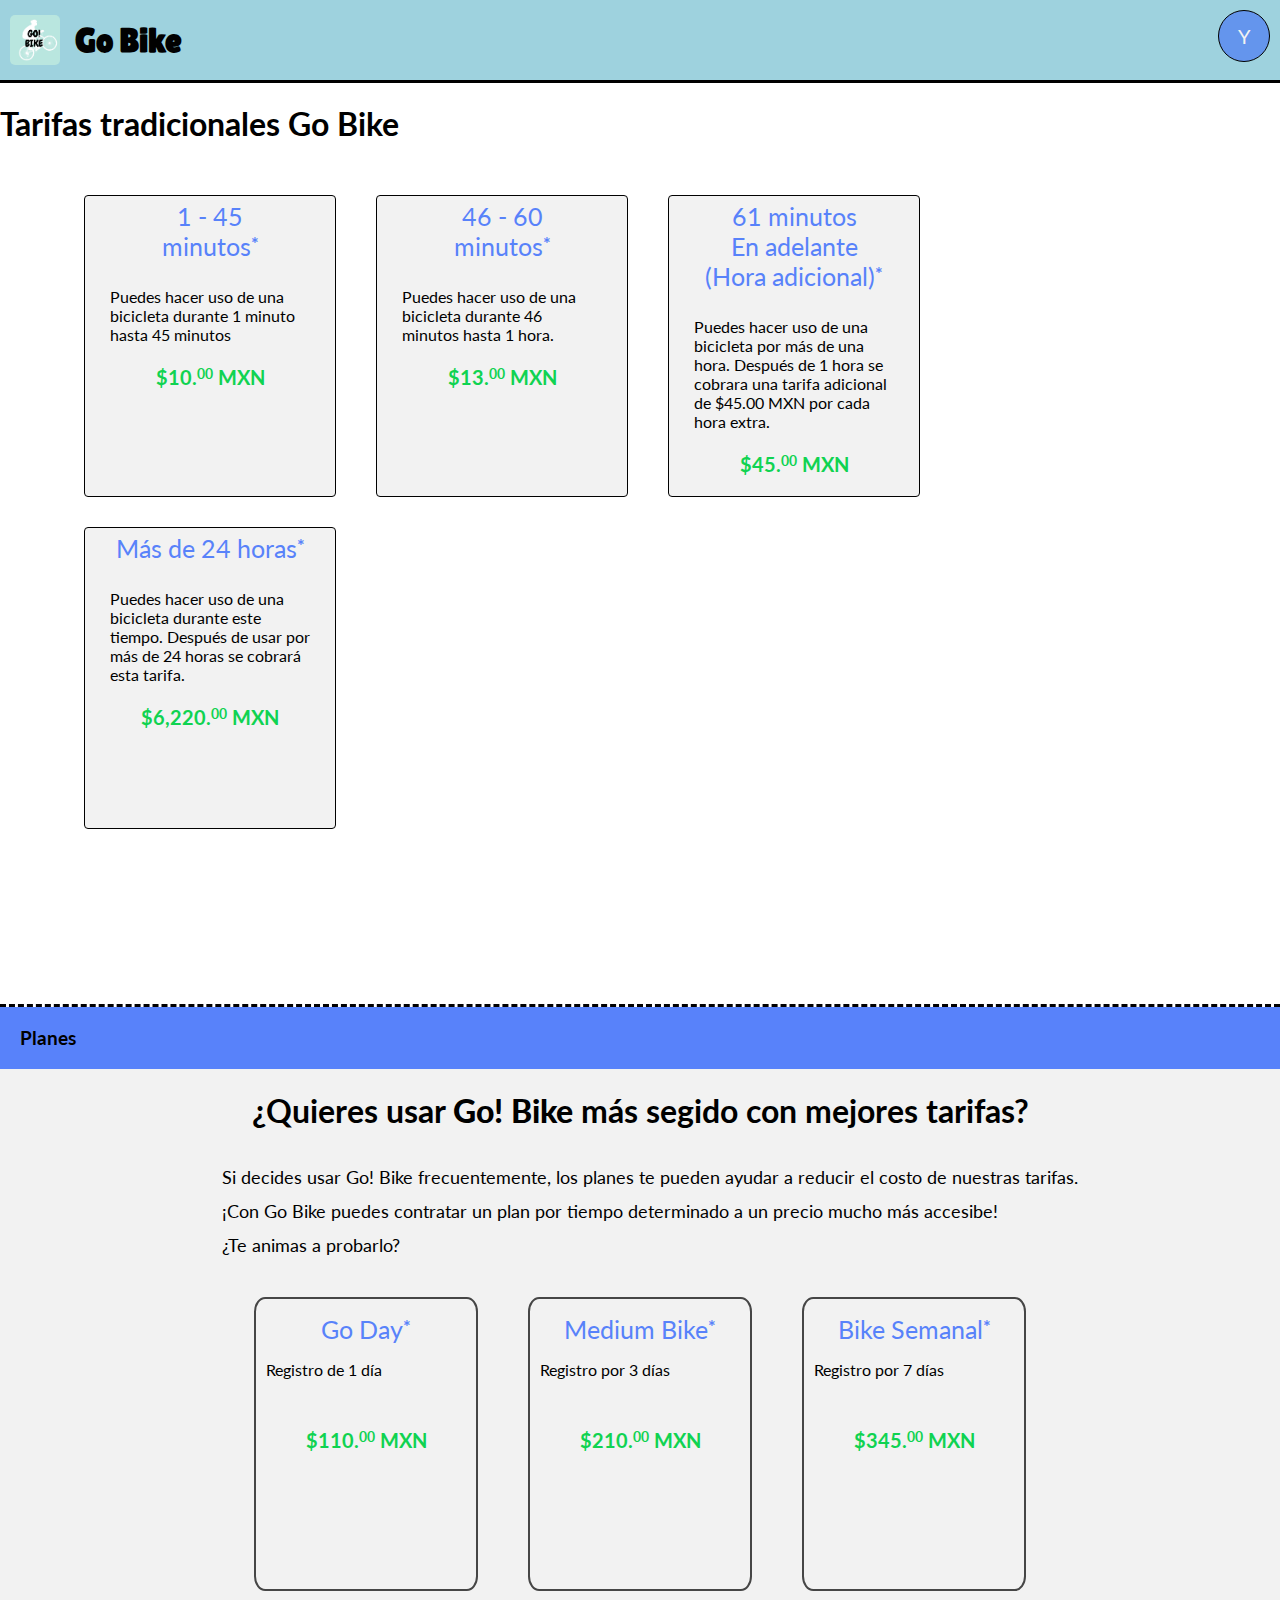
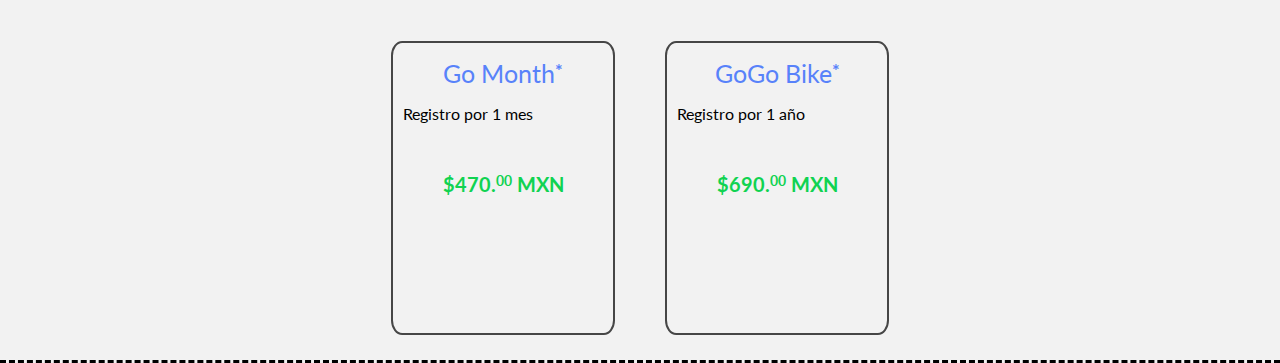
==== go.html @ 766863b8 "Pagina home" ====
<!DOCTYPE html>
<html lang="en">
    <head>
        <meta charset="UTF-8">
        <meta http-equiv="X-UA-Compatible" content="IE=edge">
        <meta name="viewport" content="width=device-width, initial-scale=1.0">
        <title>Go Bike panel</title>
        <link rel="stylesheet" href="css/home.css"/>
        <link rel="stylesheet" href="css/cabecera.css"/>
        <link rel="stylesheet" href="css/estilos.css">

        <link rel="shortcut icon" href="src/logo.jpeg" type="image/x-icon">
        <link rel="preconnect" href="https://fonts.gstatic.com">
        <link href="https://fonts.googleapis.com/css2?family=Lilita+One&display=swap" rel="stylesheet">
        <link href="https://fonts.googleapis.com/css2?family=Lato&family=Open+Sans&display=swap" rel="stylesheet">
        <meta name="apple-mobile-web-app-status-bar-style" content="#9ed2de">
        <meta name="theme-color" content="#9ed2de"/>
    </head>

    <body>
        <header>
            <div class="brand">
                <img src="src/logo.jpeg" alt="Go Bike logo"/>
                <span id="logo">Go Bike</span>
            </div>

            <nav>
                <div id="usuario" class="icon">
                    <span id="una-letra">Y</span>
                    <span id="nombre"></span>
                </div>
            </nav>
        </header>
        
        <section>

            <div class="planes-activos">

            </div>
            <article id="tarifas">
                <h1>Tarifas tradicionales Go Bike</h1>
                <div class="galeria-servicios">
                    <div id="caja-servicios">

                        <div class="servicio" id="servicio1">
                            <span class="nombre-servicio">1 - 45 <br> minutos</span>
                            <p class="descripcion-servicio">Puedes hacer uso de una bicicleta durante 1 minuto hasta 45 minutos </p>
                            <span class="precio">$10.<span class="centavos">00</span> <span class="moneda">MXN</span></span>
                        </div>
    
                        <div class="servicio" id="servicio2">
                            <span class="nombre-servicio">46 - 60 <br> minutos</span>
                            <p class="descripcion-servicio">Puedes hacer uso de una bicicleta durante 46 minutos  hasta 1 hora.</p>
                            <span class="precio">$13.<span class="centavos">00</span> <span class="moneda">MXN</span></span>
                        </div>
    
                        <div class="servicio" id="servicio3">
                            <span class="nombre-servicio">61 minutos <br> En adelante  <br>(Hora adicional)</span>
                            <p class="descripcion-servicio">Puedes hacer uso de una bicicleta por más de una hora. Después de 1 hora se cobrara una tarifa adicional de $45.00 MXN por cada hora extra.</p>
                            <span class="precio">$45.<span class="centavos">00</span> <span class="moneda">MXN</span></span>
                        </div>
    
                        <div class="servicio" id="servicio4">
                            <span class="nombre-servicio">Más de 24 horas</span>
                            <p class="descripcion-servicio">Puedes hacer uso de una bicicleta durante este tiempo. Después de usar por más de 24 horas se cobrará esta tarifa.</p>
                            <span class="precio">$6,220.<span class="centavos">00</span> <span class="moneda">MXN</span></span>
                        </div>
                    </div>
            </article>

            <article id="planes">
                <h3 class="titulo-seccion">Planes</h3>
                 
                <div class="planes">
                    <h1>¿Quieres usar <strong>Go! Bike</strong> más segido con mejores tarifas?</h1>


                    <span class="texto-informativo" style="line-height: 2.1rem;">Si decides usar Go! Bike frecuentemente, los planes te pueden ayudar a reducir el costo de nuestras tarifas. <br>
                        ¡Con Go Bike puedes contratar un plan por tiempo determinado a un precio mucho más accesibe! <br>
                        ¿Te animas a probarlo?
                    </span>
                    <div class="card-planes">
                        <span class="nombre-servicio">Go Day</span>
                        <p class="descripcion-servicio">Registro de 1 día</p><br><br>
                        <span class="precio">$110.<span class="centavos">00</span> <span class="moneda">MXN</span></span>
                    </div>
                
                    <div class="card-planes">
                        <span class="nombre-servicio">Medium Bike</span>
                        <p class="descripcion-servicio">Registro por 3 días</p><br><br>
                        <span class="precio">$210.<span class="centavos">00</span> <span class="moneda">MXN</span></span>
                    </div>
                
                    
                    <div class="card-planes">
                        <span class="nombre-servicio">Bike Semanal</span>
                        <p class="descripcion-servicio">Registro por 7 días</p><br><br>
                        <span class="precio">$345.<span class="centavos">00</span> <span class="moneda">MXN</span></span>
                    </div>
                    
                    
                    <div class="card-planes">
                        <span class="nombre-servicio">Go Month</span>
                        <p class="descripcion-servicio">Registro por 1 mes</p><br><br>
                        <span class="precio">$470.<span class="centavos">00</span> <span class="moneda">MXN</span></span>
                    </div>
                    
                    <div class="card-planes">
                        <span class="nombre-servicio">GoGo Bike</span>
                        <p class="descripcion-servicio">Registro por 1 año</p><br><br>
                        <span class="precio">$690.<span class="centavos">00</span> <span class="moneda">MXN</span></span>
                    </div>
                </div>

            </article>
        </section>


        <script>
            const letra = document.querySelector('#una-letra');
            const spanNombre  = document.querySelector('#nombre');
            const nombre = sessionStorage.getItem("user");

            spanNombre.textContent = nombre;
            letra.textContent = nombre.charAt(0);

            document.querySelectorAll('.servicio').forEach(elemento=>{
                const boton = document.createElement('button');
                boton.classList.add('boton-comprar');
                boton.textContent = "Seleccionar";
                elemento.appendChild(boton);
            })

            document.querySelectorAll('.card-planes').forEach(elemento=>{
                const boton = document.createElement('button');
                boton.classList.add('boton-comprar');
                boton.textContent = "Seleccionar";
                elemento.appendChild(boton);
            })
        </script>
    </body>
</html>
---- css/home.css ----
#una-letra{
    border: 1px solid #000;
    text-align: center;
    margin-top: 10px;
    display: flex;
    flex-direction: column;
    justify-content: center;
    font-size: 20px;
    color: #F2F2F2;
    position: relative;
    background-color: cornflowerblue;
    border-radius: 50%;
    width: 50px;
    height: 50px;
    position: absolute;
    top: 0px;
    right: 10px;
    border: 1px solid #000;
}

#nombre{
    position: relative;
    /* bottom: 0px; */
    right: 0px;
    top: 60px;
}
---- css/cabecera.css ----
header{
    background-color:#9ed2de;
    width: 100%;
    height: 80px;
    display: flex;
    flex-direction: row;
    justify-content: space-between;
    border-bottom: 3.1px solid #000;
}
.brand, .opciones{
    margin: 3px 10px;
}

.brand{
    display:flex;
    flex-direction: row;
    align-items: center;
}
.brand img{
    width: 50px;
    height: 50px;
    border-radius: 10%;
}

.brand #logo{
    font-family: 'Lilita One';
    font-size: 34px;
    font-style: normal;
    font-weight: 700;
    padding-left: 15px;
}

/* Menú */
.opciones{
    display: flex;
    flex-direction: column;
    justify-content: center;
    margin: 0;
    height: 80px;
    border-bottom-left-radius: 8px;
    position: fixed;
    background-color: #9ed2de;
    top:0;
    right: 0;
    z-index: 2;
    box-sizing: border-box;
}

.opciones ul{
    display: flex;
    flex-direction: row;
    justify-content: space-between;
    list-style: none;
}


.opciones ul li a{
    margin: auto 15px;
    color: #464646;
    font-size: 20px;
    position: relative;
    padding: 8px;
    color: #464646;
    text-decoration: none;
}

.opciones ul li a:hover{
    text-decoration: underline;
    cursor: pointer;
    transform:scale(1.1);
    border-radius: 3px;
    color: #010101;
}

#entrar:hover{
    border: 1px solid #464646;
    background-color: #5883faab;
    /* color: #D2D2D2; */
}

#logo{
    color: #010101;
    text-decoration: none;
}

#logo:hover{
    text-decoration: underline;
}
/* Media Queries */
@media(max-width: 500px){
    .opciones ul{
        display: none;
    }
    #burguer-icon{
        display: block;
    }

    #logo{
        font-size: 24px !important;
    }

    .brand img{
        width: 40px;
        height: 40px;
    }

    #descripcion{
        font-size: 12px;
        line-height: 1.2rem;
    }

    #banner #info-banner{
        width: 85%;
        height: fit-content;
        
    }

    #banner img{
        width: auto;
        height: auto;
    }
    .menu-completo{
        display: flex !important;
        flex-direction: column !important;
        justify-content: space-evenly !important;
        text-align: center;
        padding-left: 0;
        position: fixed;
        width: 100%;
        height: 100%;
        top:0;
        bottom: 0;
        right: 0;
        left: 0;
        margin-top: 0;
        background-color: #9ed2de;
        z-index: -1;
    }

    .menu-completo li{
        color: #F2F2F2;
    }

    .menu-completo:hover{
        text-decoration: underline;
    }
}
---- css/estilos.css ----
html, body{
    margin: 0;
    padding:0;
    font-family: 'Lato', sans-serif;
}

article, #banner, #acerca-de{
    border-bottom: 3px dashed #010101;
    height: max-content;
    min-height: 100vh;
}

#burguer-icon{
    display: none;
    background-size: cover;
    width: 35px;
    height: 35px;
    margin-right: 4px;
    margin-left: 4px;
    padding: 5px;
    cursor: pointer
}


/* Banner */
#banner{
    width: 100%;
    height: 100vh;
    min-height: 200px;
    position: fixed;
    z-index: -1;
    top: 0;
}

#banner img{
    width: 100%;
    height: 100%;
}

#banner #info-banner{
    width: 50%;
    height: 50%;
    position: absolute;
    top: 80px;
    bottom: 0;
    left: 0;
    right: 0;
    background-color: #f2f2f283;
    margin: auto;
    line-height: 2.3rem;
    text-align: center;
}

#info-banner h1{
    font-size: 24px;
}

#descripcion{
    font-size: 1.1rem;
    font-weight: bold;
    text-align: left;
    padding: 5% 20%;
}

/* About */
#acerca-de{
    background-color: #F2F2F2;
    margin-top: 100vh;
}

#acerca-de .titulo-seccion{
    background-color: #F2B544;
}

.texto-informativo{
    padding: 10px 0px 10px 20px;
    font-size: 18px;
}

/* Servicios */
#servicios{
    background-color: #F2F2F2;
    color: #010101;
}

.titulo-seccion{
    margin: 0;
    padding: 20px 18px;
}

#servicios .titulo-seccion{
    background-color: #F26B6B;
}

#servicios #intro{
    display: block;
    padding: 20px 20px;
}

.galeria-servicios{
    width: 90%;
    margin: auto;
    padding: 15px;
    display: flex;
    flex-direction: row;
    justify-content: center;
    flex-wrap: wrap;
}

#caja-servicios{
    display: flex;
    flex-direction: row;
    justify-content: flex-start;
    flex-wrap: wrap;
}
/* Servicios */
.servicio{
    width: fit-content;
    height: 300px;
    display: flex;
    flex-direction: column;
    justify-items: flex-start;
    background-color: #F2F2F2;
    border: 1px solid #010101;
    border-radius: 4px;
    margin: 15px 20px;
}

.servicio p{
    display: inline;
    width: 200px;
    max-width: 200px;
    padding: 10px 25px;
}

.servicio img{
    display: block;
    width: 150px;
    height: 150px;
    margin: auto;
    border: 1px solid #000;
}

.nombre-servicio{
    display: block;
    width: 100%;
    height: auto;
    margin-top: 5px;
    font-size: 25px;
    color: #5882FA;
    text-align: center;
}

.nombre-servicio::after{
    content: '*';
    font-size: 18px;
    font-weight: bold;
    color: #5882FA;
    position: relative;
    top: -6px;

}

/* Precios */

.precio {
    display: block;
    text-align: center;
    color: #10d351;
    font-weight: bolder;
    font-size: 20px;
    position: relative;
    bottom: 5px;
}

.precio .centavos{
    font-size: 14px;
    position: relative;
    top: -6px;
}
/* Planes */
#planes{
    height: fit-content;
    min-height: 100vh;
    background-color: #F2F2F2;
}

#planes .titulo-seccion{
    background-color: #5882FA;
}

.planes{
    width: 80%;
    margin: auto;
    display: flex;
    flex-direction: row;
    justify-content: center;
    align-items: center;
    flex-wrap: wrap;
}

.card-planes{
    width: 200px;
    height: 30vh;
    margin: 25px;
    padding: 10px;
    border: 2px solid #464646;
    border-radius: 5%;
    background-color: #F2F2F2;
}

.card-planes:hover, .servicio:hover{
    cursor: pointer;
    transform: scale(1.15);
}

.titulo-seccion{
    padding: 20px;
    margin: 0;
}

/* Ubicacion */

#ubicacion{
    background-color: #F2F2F2;
    /* position: absolute; */
}

#ubicacion .titulo-seccion{
    background-color: #10d351;
}

#ubicacion img{
    width: 80%;
    display: block;
    margin: auto;
}

#mapa{
    width: 80%;
    height: 60vh;
    max-height: 400px;
    min-height: 300px;
    margin: 30px auto;
    border: 1px solid #464646;
}
/* Footer */
footer{
    background-color: #464646;
    padding-bottom: 20px;
}

footer h4, #ubicacion h3{
    margin: 0;
    padding: 20px 30px;
}

footer h4{
    color: #F2F2F2;
    font-size: 26px;
}

footer a{
    color: #F2F2F2;
    font-weight: bold;
    font-size: 18px;
    display: inline-block;
    margin: 5px 30px;
    text-decoration: none;
}

footer a:hover{
    text-decoration: underline;
}

.contacto{
    width: 100%;
    height: max-content;
    background-color: #5883fa85;
    padding-bottom: 20px;
}

.info-contacto, .social-media{
    margin: 4px 25px;
}

.nota{
    font-size: 14px;
    color: #000;
    font-weight: bold;
    position: relative;
    left: 20px;
    bottom: 10px;
    margin-top: 20px;
}

.nota::before{
    content: '*';
}

.imagen-precio{
    width: 40%;
    min-width:270px;
    max-width: 810px;
    margin: auto 25px;
}

.boton-comprar{
    display: block;
    width: 50%;
    background-color: #5882FA;
    border: 1.5px solid #464646;
    border-radius: 10px;
    color: #000;
    text-decoration: none;
    margin-top: 20px;
    margin-bottom: 20px;
    margin: auto;
}

#bicicleta6{
    width: 60vw;
    max-width: 400px;
    height: 200px;
    position: relative;
    bottom: 0px;
    right: 0px;
}
/* Animaciones */

@keyframes rotarArriba{
    from{ transform: rotate(0deg) translate(0px, 0px); }

    to{ transform: rotate(45deg) translate(40px, -40px); }
}

@keyframes rotarAbajo{
    from{ transform: rotate(0deg) translate(0px, 0px); }

    to{ transform: rotate(315deg) translate(-40px, 0px); }
}

@keyframes desaparecerBarra{
    from{ transform: translateX(0px);}

    to{ transform: translateX(110%);}
}

@keyframes bajarMenu{
    from{
        top: -100%;
    }
    to{
        top: 0;
    }
}

/* Media Queries */
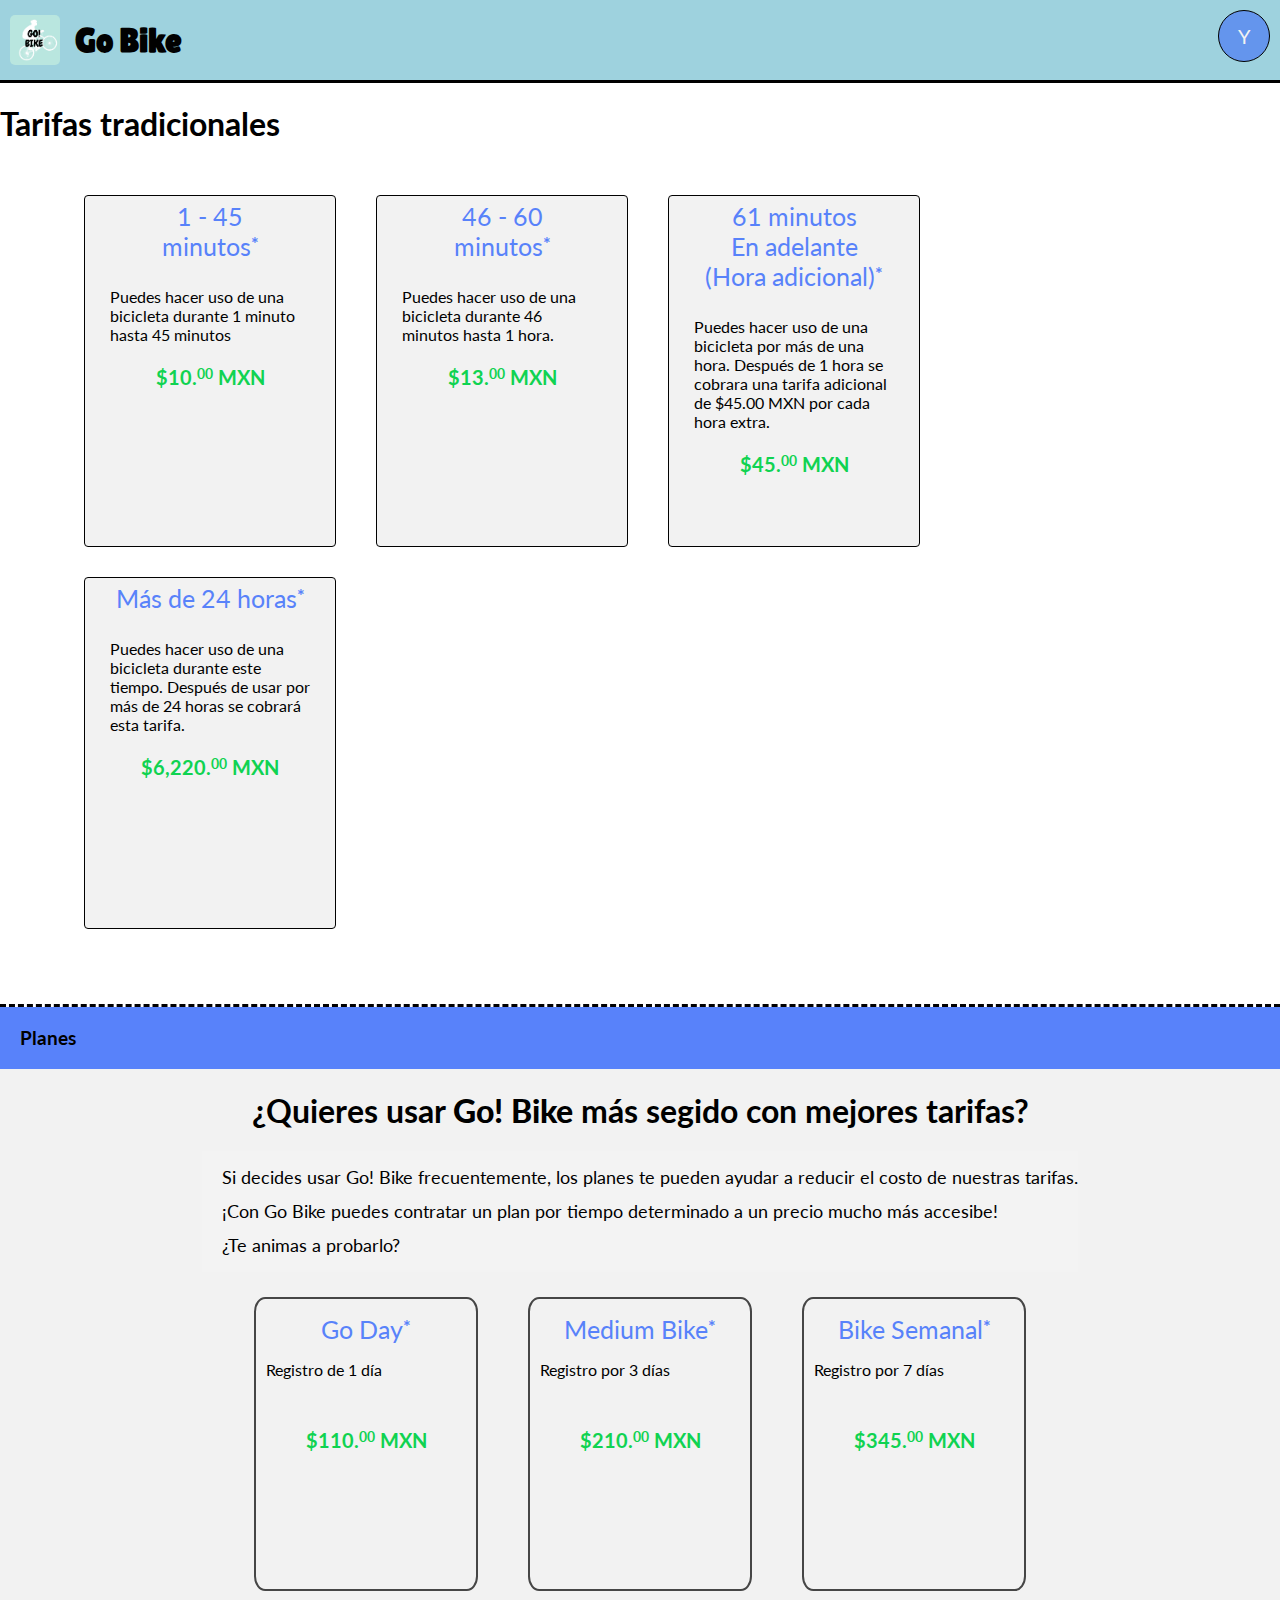
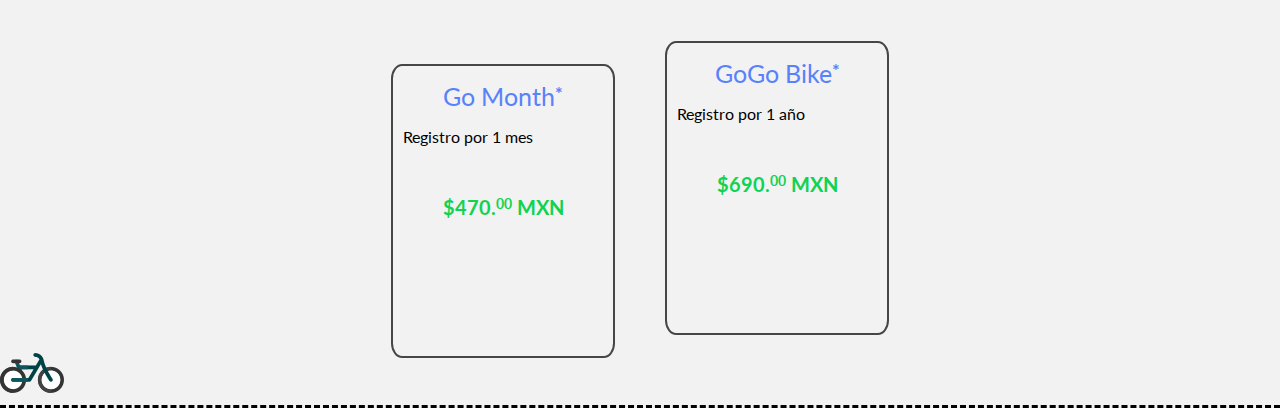
==== commit 84e5c617: "Cambios finales" ====
--- a/go.html
+++ b/go.html
@@ -38,7 +38,7 @@
 
             </div>
             <article id="tarifas">
-                <h1>Tarifas tradicionales Go Bike</h1>
+                <h1>Tarifas tradicionales</h1>
                 <div class="galeria-servicios">
                     <div id="caja-servicios">
 
--- a/css/home.css
+++ b/css/home.css
@@ -23,4 +23,32 @@
     /* bottom: 0px; */
     right: 0px;
     top: 60px;
+}
+
+#planes{
+    background-image: url('../src/icons/bicicleta.png');
+    background-size: auto;
+    background-position: bottom left;
+    background-repeat: no-repeat;
+    animation-name: animarBicicleta;
+    animation-duration: 7s;
+    animation-timing-function: ease-in;
+    animation-iteration-count: infinite;
+    animation-delay: 2s;
+    animation-direction: alternate;
+    /* z-index: 2; */
+}
+
+.card-planes:last-child{
+    margin-bottom: 70px;
+}
+
+@keyframes animarBicicleta{
+    from{
+       background-position: bottom 150%;
+    }
+
+    to{
+        background-position: bottom right;
+    }
 }--- a/css/estilos.css
+++ b/css/estilos.css
@@ -39,13 +39,13 @@
 
 #banner #info-banner{
     width: 50%;
-    height: 50%;
+    height: fit-content;
     position: absolute;
     top: 80px;
     bottom: 0;
     left: 0;
     right: 0;
-    background-color: #f2f2f283;
+    background-color: #f2f2f2be;
     margin: auto;
     line-height: 2.3rem;
     text-align: center;
@@ -64,7 +64,7 @@
 
 /* About */
 #acerca-de{
-    background-color: #F2F2F2;
+    background-image: url('../src/images/puesta_de_sol.jpg');
     margin-top: 100vh;
 }
 
@@ -73,8 +73,10 @@
 }
 
 .texto-informativo{
+    /* margin: 5% 0; */
     padding: 10px 0px 10px 20px;
     font-size: 18px;
+    background-color: #f2f2f2f1;
 }
 
 /* Servicios */
@@ -116,7 +118,9 @@
 /* Servicios */
 .servicio{
     width: fit-content;
-    height: 300px;
+    height: 350px;
+    min-height: fit-content;
+    overflow: auto;
     display: flex;
     flex-direction: column;
     justify-items: flex-start;
@@ -201,7 +205,8 @@
 
 .card-planes{
     width: 200px;
-    height: 30vh;
+    height: max-content;
+    min-height: 30vh;
     margin: 25px;
     padding: 10px;
     border: 2px solid #464646;
@@ -223,6 +228,7 @@
 
 #ubicacion{
     background-color: #F2F2F2;
+    background-image: url('../src/images/afternoon.jpg');
     /* position: absolute; */
 }
 
@@ -310,12 +316,16 @@
     width: 50%;
     background-color: #5882FA;
     border: 1.5px solid #464646;
-    border-radius: 10px;
+    border-radius: 5px;
     color: #000;
     text-decoration: none;
     margin-top: 20px;
     margin-bottom: 20px;
     margin: auto;
+}
+
+.boton-comprar:hover{
+    background-color: teal;
 }
 
 #bicicleta6{
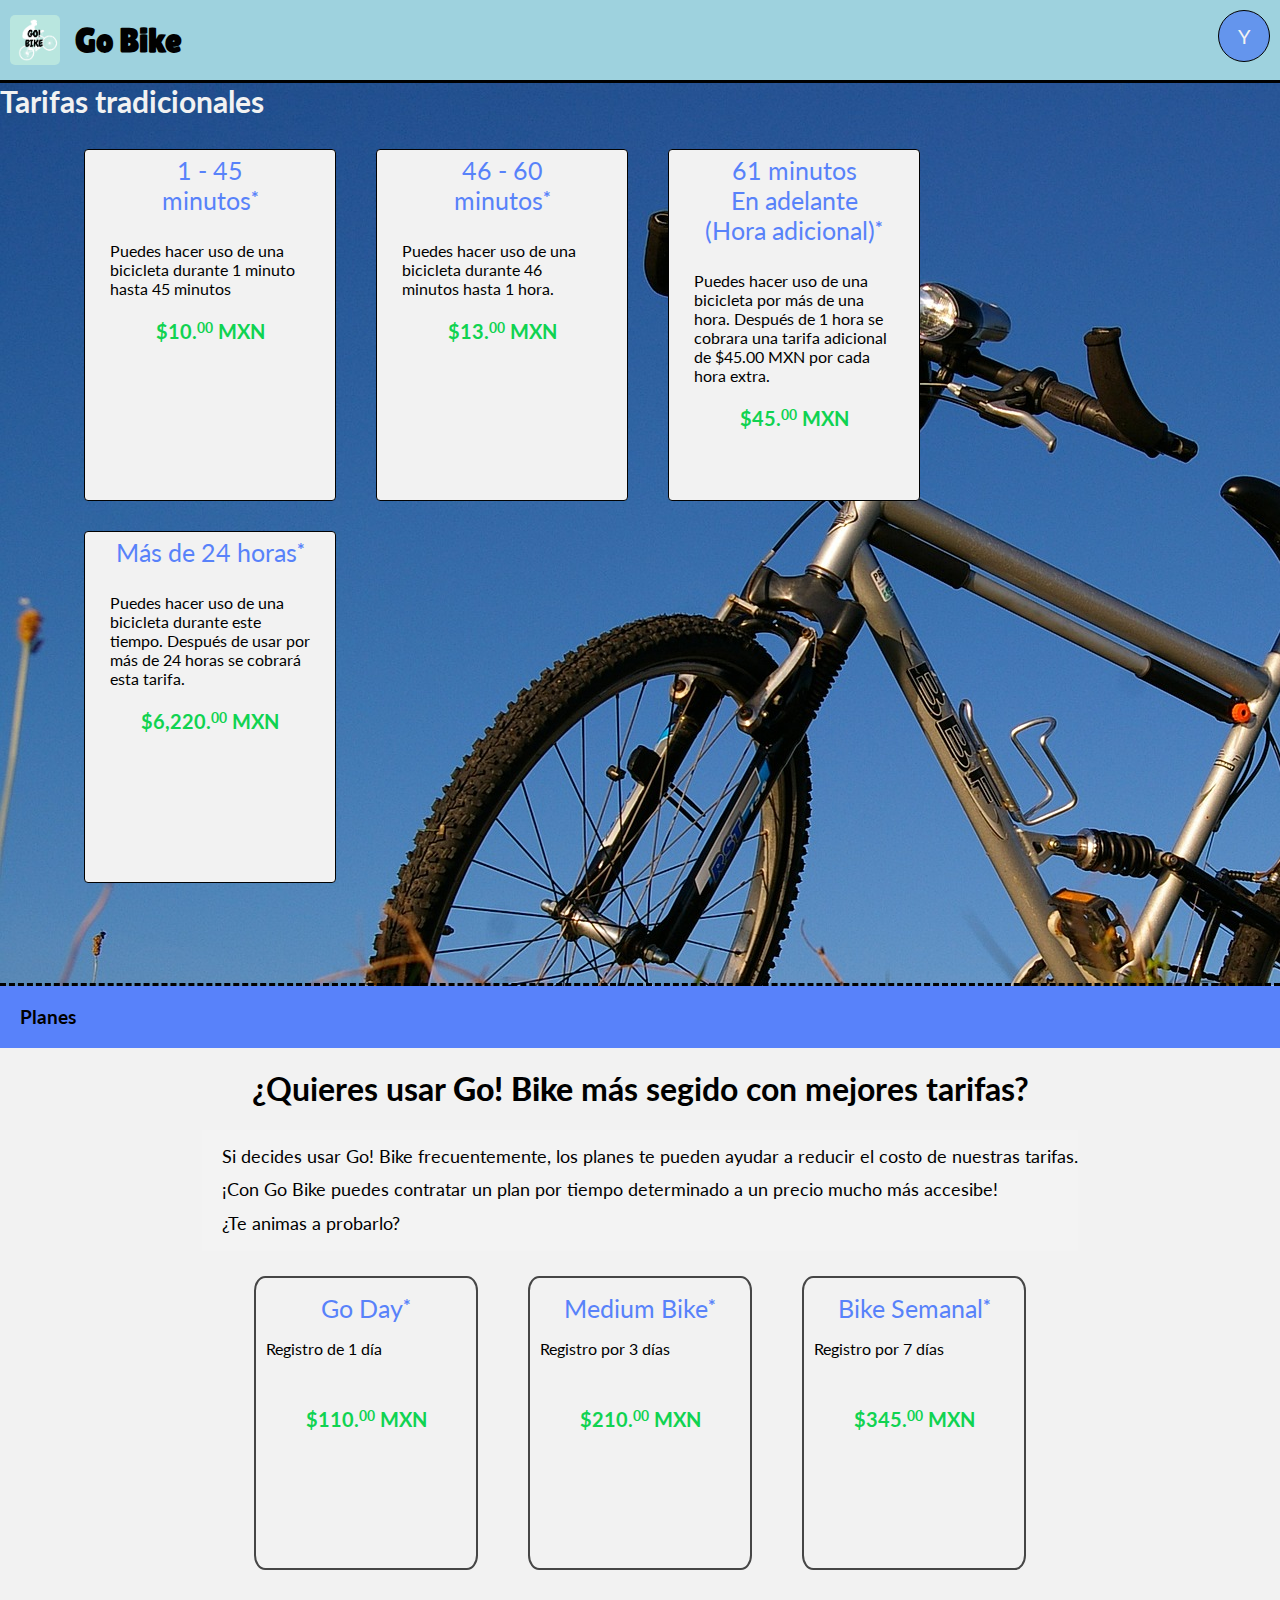
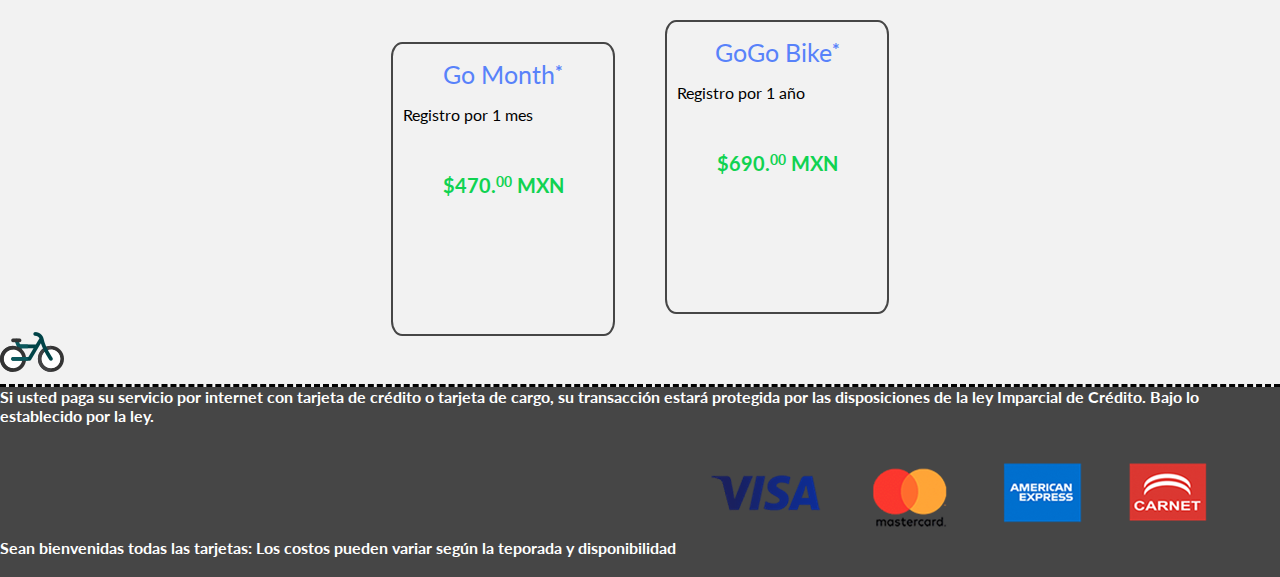
==== commit ed613ffc: "Correcciones de la pagina" ====
--- a/go.html
+++ b/go.html
@@ -116,6 +116,15 @@
         </section>
 
 
+        <footer>
+            <span style="color: #fff; font-weight: bold; margin-top: 10px">Si usted paga su servicio por internet con tarjeta de crédito o tarjeta de cargo, su transacción estará protegida por las disposiciones de la ley Imparcial de Crédito. Bajo lo establecido por la ley.
+                <br>
+
+                Sean bienvenidas todas las tarjetas:
+                Los costos pueden variar según la teporada y disponibilidad
+                </span>
+            <img src="src/icons/tarjetas.png" alt="tarjetas"/>
+        </footer>
         <script>
             const letra = document.querySelector('#una-letra');
             const spanNombre  = document.querySelector('#nombre');
--- a/css/home.css
+++ b/css/home.css
@@ -43,6 +43,16 @@
     margin-bottom: 70px;
 }
 
+#tarifas{
+    background-image: url('../src/images/bcicleta_pasto.jpg');
+}
+
+#tarifas h1{
+    margin: 0;
+    font-size: 30px;
+    color: #F2F2F2;
+}
+
 @keyframes animarBicicleta{
     from{
        background-position: bottom 150%;
